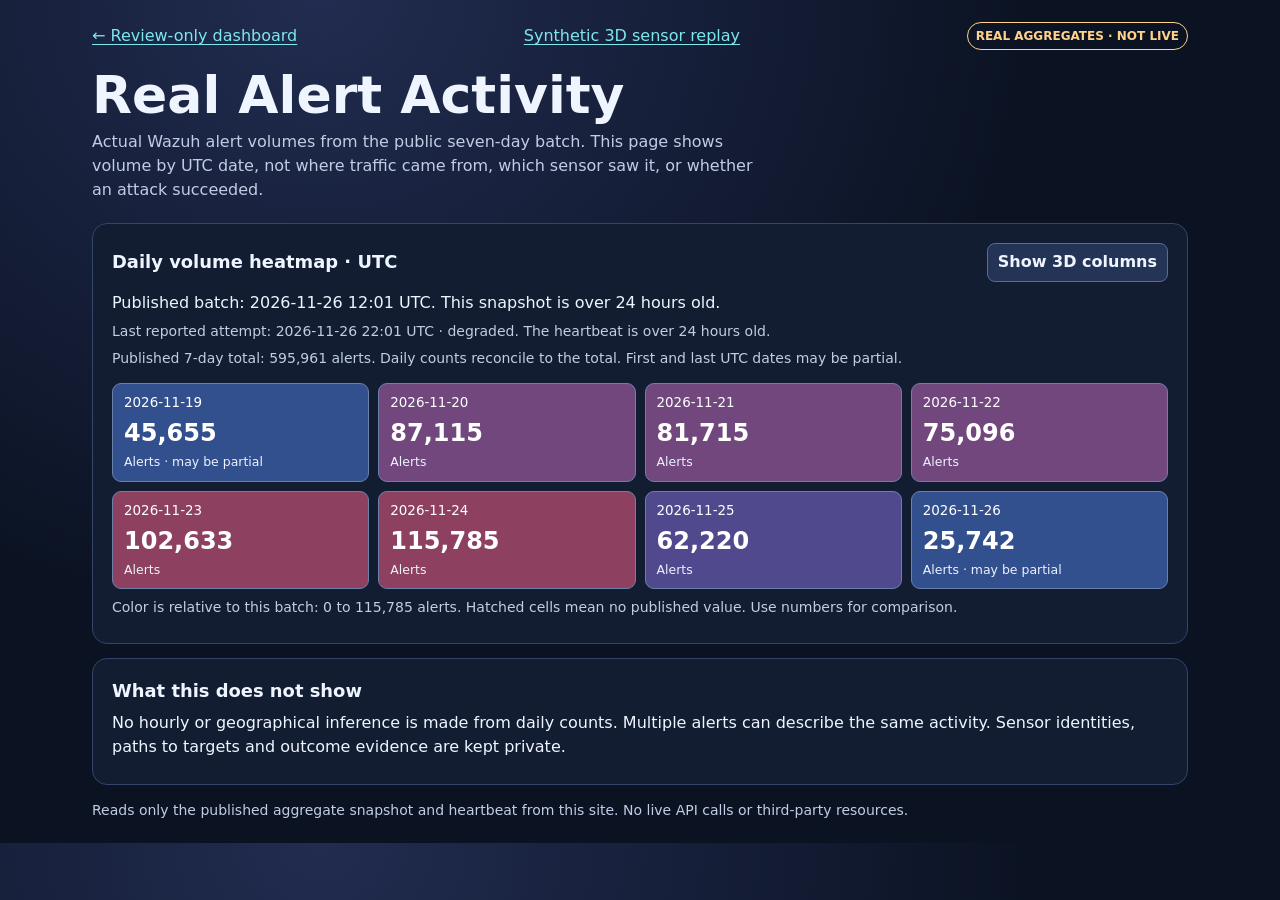
==== docs/activity.html @ 70dc4976 "Show published Wazuh activity as a heatmap and optional 3D columns" ====
<!doctype html>
<html lang="en">
<head>
  <meta charset="utf-8">
  <meta name="viewport" content="width=device-width, initial-scale=1">
  <meta name="referrer" content="no-referrer">
  <meta http-equiv="Content-Security-Policy" content="default-src 'none'; script-src 'self'; style-src 'self'; connect-src 'self'; base-uri 'none'; form-action 'none'">
  <title>Real Alert Activity | kit-cloud SoC</title>
  <link rel="stylesheet" href="flow.css">
  <link rel="stylesheet" href="activity.css">
  <script src="activity.js" defer></script>
</head>
<body>
  <a class="skip" href="#heatmap">Skip to heatmap</a>
  <header>
    <nav aria-label="Views"><a href="./">← Review-only dashboard</a><a href="flow.html">Synthetic 3D sensor replay</a><span>REAL AGGREGATES · NOT LIVE</span></nav>
    <h1>Real Alert Activity</h1>
    <p>Actual Wazuh alert volumes from the public seven-day batch. This page shows volume by UTC date, not where traffic came from, which sensor saw it, or whether an attack succeeded.</p>
  </header>
  <main id="heatmap" tabindex="-1">
    <noscript><p>The heatmap requires JavaScript. <a href="data.json">Read the public aggregate snapshot.</a></p></noscript>
    <section class="panel" aria-labelledby="heat-heading">
      <div class="panel-head"><h2 id="heat-heading">Daily volume heatmap · UTC</h2><button type="button" id="show-columns" aria-controls="columns" aria-expanded="false" hidden>Show 3D columns</button></div>
      <p id="batch-status" role="status">Reading the public batch…</p>
      <p id="heartbeat" class="note"></p>
      <p id="coverage" class="note"></p>
      <ul id="heat-grid" class="heat-grid" aria-label="Alert counts by UTC date"></ul>
      <p id="heat-scale" class="note"></p>
      <div id="columns" hidden>
        <div class="camera">
          <label for="azimuth">Rotate</label><input id="azimuth" type="range" min="-35" max="35" value="-23"><output id="azimuth-value" for="azimuth"></output>
          <label for="elevation">Tilt</label><input id="elevation" type="range" min="12" max="35" value="24"><output id="elevation-value" for="elevation"></output>
        </div>
        <svg id="volume-scene" viewBox="0 0 720 328" role="img" aria-labelledby="volume-title volume-description">
          <title id="volume-title">3D columns of observed daily Wazuh volume</title>
          <desc id="volume-description">An optional perspective of the same daily counts shown in the heatmap. Missing days have no column.</desc>
          <g id="volume-grid" aria-hidden="true"></g>
          <g id="volume-bars" aria-hidden="true"></g>
        </svg>
        <p class="note">Column height is proportional to recorded alert count. Dates are ordered oldest to newest, left to right; diagonal lines mark the same count levels across days. Exact counts are in the heatmap.</p>
      </div>
    </section>
    <section class="panel" aria-labelledby="limits-heading">
      <h2 id="limits-heading">What this does not show</h2>
      <p>No hourly or geographical inference is made from daily counts. Multiple alerts can describe the same activity. Sensor identities, paths to targets and outcome evidence are kept private.</p>
    </section>
  </main>
  <footer>Reads only the published aggregate snapshot and heartbeat from this site. No live API calls or third-party resources.</footer>
</body>
</html>
---- docs/flow.css ----
:root{color-scheme:dark;--page:#0b1323;--panel:#121d32;--border:#344567;--text:#eff5ff;--muted:#c1cde4;--cyan:#7de7ed;--gold:#ffd18a;--violet:#b9b3ff;font:16px/1.5 system-ui,sans-serif}
*{box-sizing:border-box}[hidden]{display:none!important}body{margin:0;background:radial-gradient(ellipse at 25% 0,#212c50,var(--page) 52%);color:var(--text)}header,main,footer{width:min(1160px,100%);margin-inline:auto;padding:0 clamp(12px,3vw,32px)}header{padding-block:22px 15px}nav,.panel-head,.camera,.commands{display:flex;align-items:center;gap:10px;flex-wrap:wrap}nav,.panel-head{justify-content:space-between}nav span{color:var(--gold);border:1px solid currentColor;border-radius:100px;padding:4px 8px;font-size:.75rem;font-weight:750}h1{font-size:clamp(2rem,6vw,3.25rem);margin:16px 0 3px;line-height:1.12}h2{font-size:1.12rem;margin:0}p{margin:6px 0}a{color:var(--cyan);text-underline-offset:3px}a:focus-visible,button:focus-visible,input:focus-visible,summary:focus-visible,main:focus-visible{outline:2px solid var(--cyan);outline-offset:3px}.skip{position:fixed;top:8px;left:8px;transform:translateY(-160%);background:var(--page);padding:8px;z-index:1}.skip:focus{transform:none}header p,footer,.note,.legend{color:var(--muted)}header p{max-width:65ch}
.layout{display:grid;grid-template-columns:minmax(0,2fr) minmax(0,1fr);gap:14px}.panel{border:1px solid var(--border);background:var(--panel);border-radius:15px;padding:clamp(12px,2vw,19px);min-width:0}.panel-head,.commands,.camera{margin-bottom:9px}.camera{color:var(--muted);font-size:.9rem}.camera input{width:min(45%,220px)}input[type=range]{min-width:64px;accent-color:var(--cyan)}button,summary{cursor:pointer;color:var(--text);font:inherit}button{background:#243457;border:1px solid #576d98;border-radius:8px;padding:6px 10px;font-weight:650;min-height:2.4rem}button[aria-pressed=true],#play{background:#234a60;border-color:#7de7ed}button:disabled{cursor:default;opacity:.56}#step{display:block;width:100%;margin:5px 0 0}.note,.legend,footer{font-size:.875rem}.legend strong{color:var(--text)}
svg{display:block;width:100%;height:auto;background:linear-gradient(138deg,#0a1324,#101f3a);border:1px solid var(--border);border-radius:12px}.zone{fill:var(--muted);font-size:16px;font-weight:750;letter-spacing:1px}.guides{fill:none;stroke:#364768;stroke-width:1;opacity:.6}.earlier,.active,.trace{fill:none;stroke-linecap:round}.earlier{stroke:#8aa2cd;stroke-width:2;stroke-dasharray:5 7;opacity:.75}.active{stroke:var(--cyan);stroke-width:3.6}.arrow{fill:var(--cyan)}.trace{stroke:white;stroke-width:2.4;stroke-dasharray:5 23;animation:travel 1.2s linear infinite}.source-node{fill:#382c66;stroke:var(--violet);stroke-width:2}.sensor-node{fill:#134453;stroke:var(--cyan);stroke-width:2}.selected-node{stroke:var(--gold);stroke-width:3}.node-label{fill:var(--text);font-size:17px;font-weight:730;text-anchor:middle;paint-order:stroke;stroke:#0b1323;stroke-width:4;stroke-linejoin:round}
.facts{display:grid;grid-template-columns:minmax(0,auto) minmax(0,1fr);gap:3px 10px;margin:13px 0}.facts dt{color:var(--muted)}.facts dd{margin:0;overflow-wrap:anywhere;font-weight:620}details{border-top:1px solid var(--border);padding-top:9px}ol{padding-inline-start:21px;margin-block:7px}li{margin-block:6px}li button{text-align:left;font-size:.875rem}footer{padding-block:15px 22px}
@keyframes travel{to{stroke-dashoffset:-28}}@media(prefers-reduced-motion:reduce){.trace{animation:none;display:none}}@media(max-width:760px){.layout{grid-template-columns:minmax(0,1fr)}}
---- docs/activity.css ----
.heat-grid{list-style:none;padding:0;display:grid;grid-template-columns:repeat(4,minmax(0,1fr));gap:9px;margin:14px 0 8px}.heat-grid li{display:grid;gap:2px;align-content:start;border:1px solid #6c81aa;border-radius:9px;min-height:6rem;padding:9px 11px;margin:0;color:#fff}.heat-grid time{font-size:.84rem}.heat-grid strong{font-size:clamp(1.08rem,3vw,1.5rem);font-variant-numeric:tabular-nums}.heat-grid small{font-size:.78rem;color:#edf2ff}.heat-unknown{background:repeating-linear-gradient(135deg,#182236,#182236 7px,#222e46 7px,#222e46 14px)}#columns{margin-top:14px}#volume-scene{max-height:330px}.volume-guide{fill:none;stroke:#56698f;stroke-width:1;stroke-dasharray:3 5}.volume-date,.volume-tick{font-size:14px;fill:var(--muted);paint-order:stroke;stroke:#0b1323;stroke-width:2px}.volume-date{text-anchor:middle}.volume-tick{text-anchor:end}.volume-face{stroke:#a4bad5;stroke-width:1}.volume-side{filter:brightness(.66)}.volume-top{filter:brightness(1.17)}
.heat-0{background:#243654;fill:#243654}.heat-1{background:#21466e;fill:#21466e}.heat-2{background:#324f8e;fill:#324f8e}.heat-3{background:#51498d;fill:#51498d}.heat-4{background:#71477d;fill:#71477d}.heat-5{background:#8d405f;fill:#8d405f}
main>section+section{margin-top:14px}@media(max-width:610px){.heat-grid{grid-template-columns:repeat(2,minmax(0,1fr))}}@media(max-width:295px){.heat-grid{grid-template-columns:1fr}}
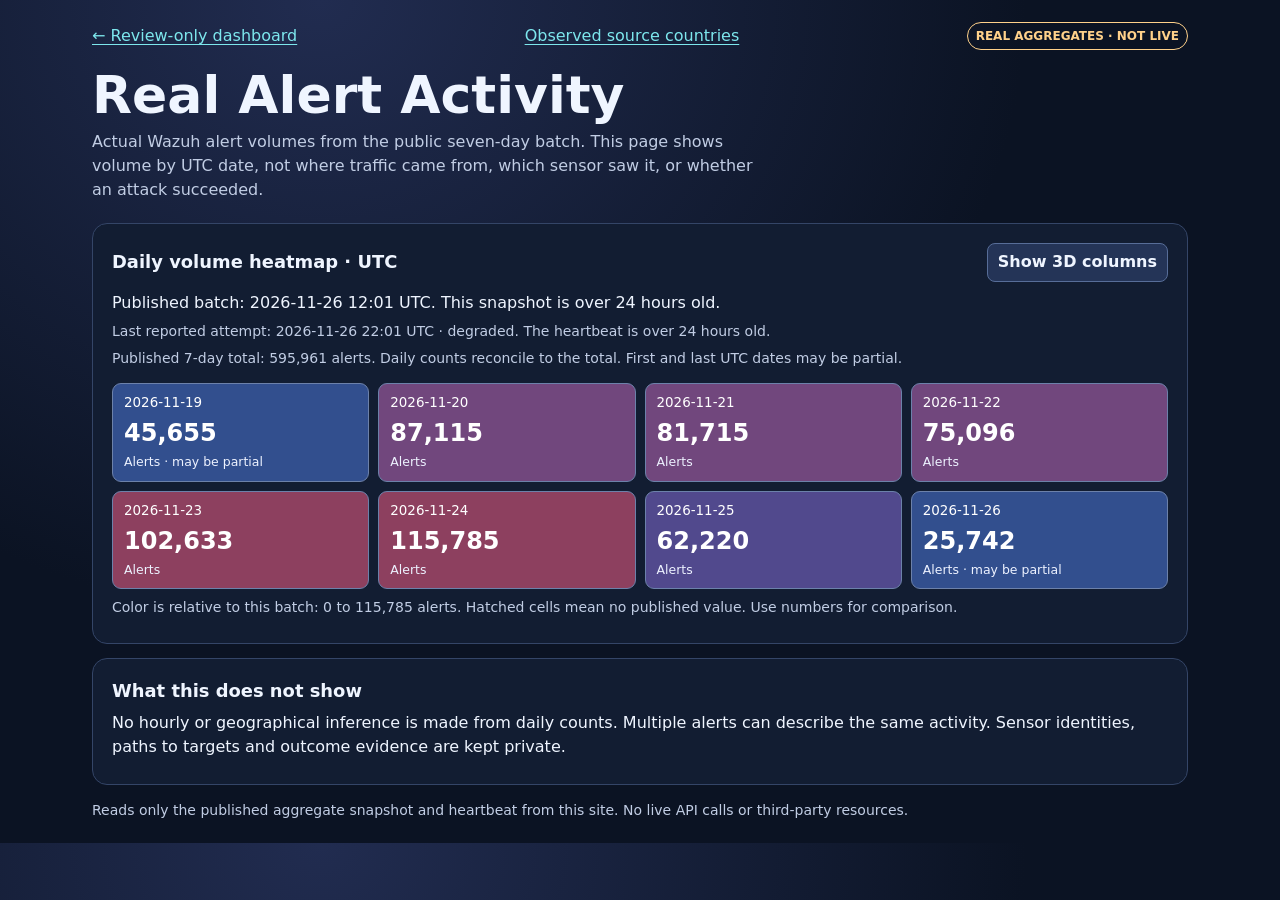
==== commit 94c5a69b: "Replace sensor replay with real country-only observations" ====
--- a/docs/activity.html
+++ b/docs/activity.html
@@ -13,7 +13,7 @@
 <body>
   <a class="skip" href="#heatmap">Skip to heatmap</a>
   <header>
-    <nav aria-label="Views"><a href="./">← Review-only dashboard</a><a href="flow.html">Synthetic 3D sensor replay</a><span>REAL AGGREGATES · NOT LIVE</span></nav>
+    <nav aria-label="Views"><a href="./">← Review-only dashboard</a><a href="flow.html">Observed source countries</a><span>REAL AGGREGATES · NOT LIVE</span></nav>
     <h1>Real Alert Activity</h1>
     <p>Actual Wazuh alert volumes from the public seven-day batch. This page shows volume by UTC date, not where traffic came from, which sensor saw it, or whether an attack succeeded.</p>
   </header>
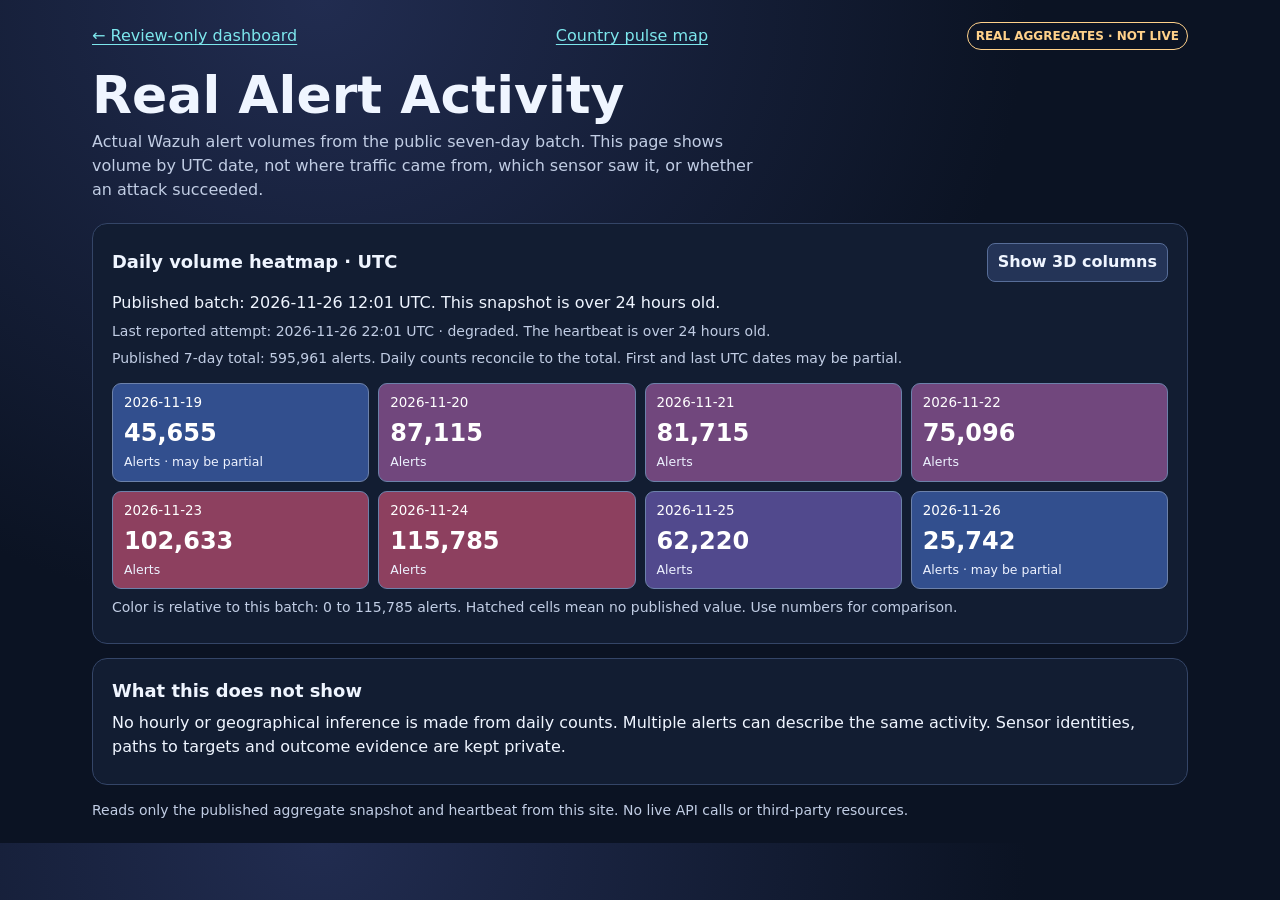
==== commit 55618ea8: "Lead the country report with an animated aggregate pulse map" ====
--- a/docs/activity.html
+++ b/docs/activity.html
@@ -13,7 +13,7 @@
 <body>
   <a class="skip" href="#heatmap">Skip to heatmap</a>
   <header>
-    <nav aria-label="Views"><a href="./">← Review-only dashboard</a><a href="flow.html">Observed source countries</a><span>REAL AGGREGATES · NOT LIVE</span></nav>
+    <nav aria-label="Views"><a href="./">← Review-only dashboard</a><a href="flow.html#pulse-map">Country pulse map</a><span>REAL AGGREGATES · NOT LIVE</span></nav>
     <h1>Real Alert Activity</h1>
     <p>Actual Wazuh alert volumes from the public seven-day batch. This page shows volume by UTC date, not where traffic came from, which sensor saw it, or whether an attack succeeded.</p>
   </header>
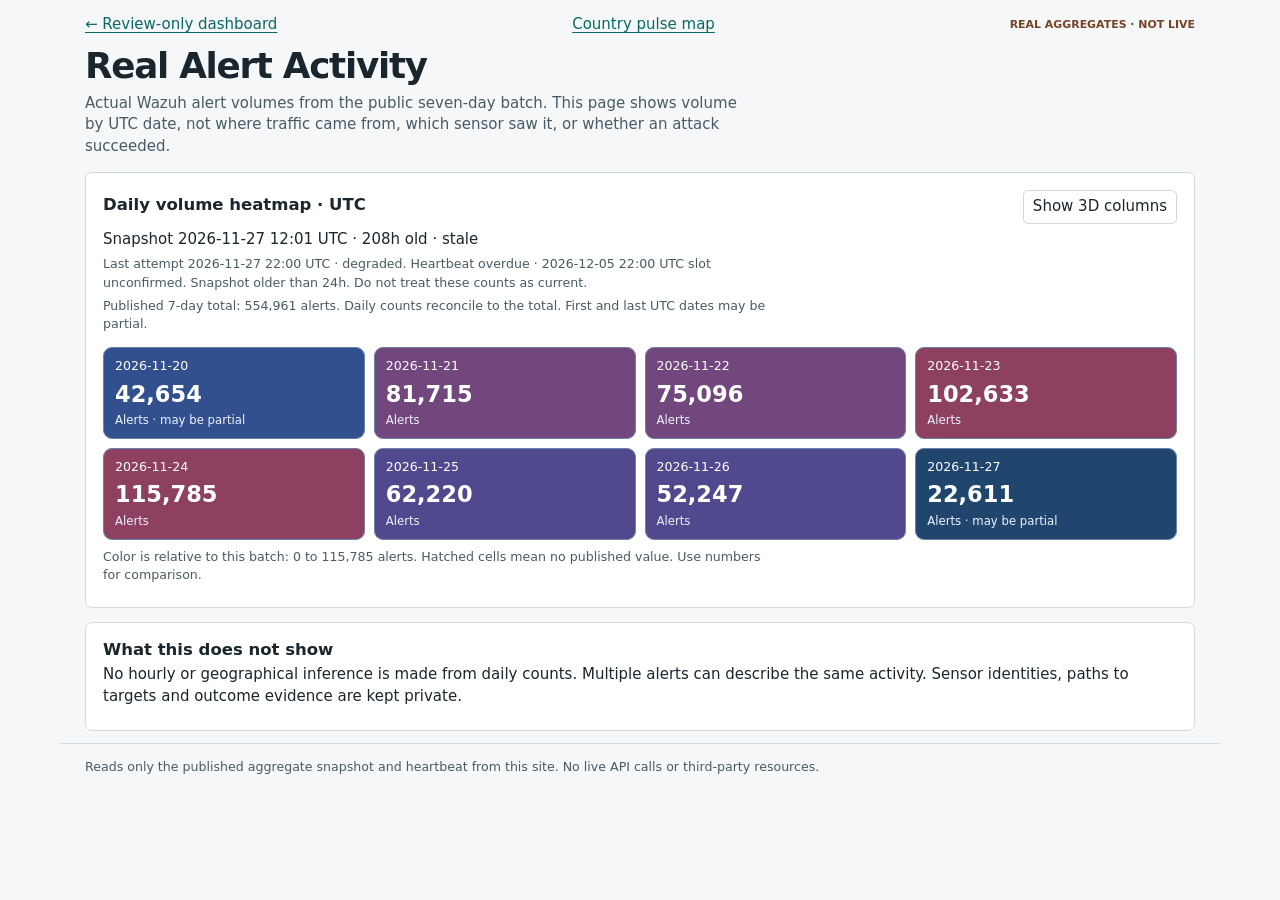
==== commit 348fc18e: "Replace the landing page with a compact evidence brief" ====
--- a/docs/activity.html
+++ b/docs/activity.html
@@ -6,8 +6,10 @@
   <meta name="referrer" content="no-referrer">
   <meta http-equiv="Content-Security-Policy" content="default-src 'none'; script-src 'self'; style-src 'self'; connect-src 'self'; base-uri 'none'; form-action 'none'">
   <title>Real Alert Activity | kit-cloud SoC</title>
+  <link rel="stylesheet" href="design.css">
   <link rel="stylesheet" href="flow.css">
   <link rel="stylesheet" href="activity.css">
+  <script src="public-view.js" defer></script>
   <script src="activity.js" defer></script>
 </head>
 <body>
--- a/docs/design.css
+++ b/docs/design.css
@@ -0,0 +1,2 @@
+:root{color-scheme:light;--page:#f6f7f8;--panel:#fff;--border:#d1d9de;--text:#19262e;--muted:#475b65;--cyan:#096864;--ink:#19262e;--accent:#096864;--accent-pale:#ecf5f3;--warning:#774327;--warning-pale:#fbf4ec;--map-ink:#0c1627;font:15px/1.45 system-ui,sans-serif}
+*{box-sizing:border-box}[hidden]{display:none!important}body{margin:0;background:var(--page);color:var(--text)}a{color:var(--accent);text-underline-offset:3px}a:hover{text-decoration-thickness:2px}button,input,select,summary{font:inherit;color:inherit}button,summary{cursor:pointer}button{background:var(--panel);border:1px solid var(--border);border-radius:5px;padding:5px 9px}button[aria-pressed=true],button[aria-expanded=true]{background:var(--accent-pale);border-color:var(--accent)}button:disabled{cursor:default;opacity:.6}:focus-visible{outline:2px solid var(--accent);outline-offset:3px}p{margin:5px 0}h1,h2,h3{line-height:1.2;margin:0}h2{font-size:1.1rem;margin-bottom:4px}h3{font-size:1rem;margin-bottom:4px}.minor,.note{font-size:.84rem;color:var(--muted)}.skip,.skip-link{position:absolute;left:10px;top:-200px;padding:8px 13px;background:var(--panel);z-index:5}.skip:focus,.skip-link:focus{top:8px}.container{max-width:1170px;margin:auto;padding:16px clamp(13px,3vw,27px) 36px}footer{color:var(--muted);border-top:1px solid var(--border);font-size:.84rem}.masthead{display:flex;justify-content:space-between;align-items:center;flex-wrap:wrap;gap:7px 20px;padding:9px max(13px,calc((100vw - 1116px)/2));border-bottom:1px solid var(--border);background:var(--panel)}.masthead>a{text-decoration:none;color:var(--text)}.masthead nav{display:flex;flex-wrap:wrap;gap:5px 15px;font-size:.85rem}.panel{background:var(--panel);border:1px solid var(--border);border-radius:7px;padding:clamp(12px,2vw,17px);min-width:0}.note{max-width:84ch}:where(.grid,.layout)>*{min-width:0}
--- a/docs/flow.css
+++ b/docs/flow.css
@@ -1,6 +1 @@
-:root{color-scheme:dark;--page:#0b1323;--panel:#121d32;--border:#344567;--text:#eff5ff;--muted:#c1cde4;--cyan:#7de7ed;--gold:#ffd18a;--violet:#b9b3ff;font:16px/1.5 system-ui,sans-serif}
-*{box-sizing:border-box}[hidden]{display:none!important}body{margin:0;background:radial-gradient(ellipse at 25% 0,#212c50,var(--page) 52%);color:var(--text)}header,main,footer{width:min(1160px,100%);margin-inline:auto;padding:0 clamp(12px,3vw,32px)}header{padding-block:22px 15px}nav,.panel-head,.camera,.commands{display:flex;align-items:center;gap:10px;flex-wrap:wrap}nav,.panel-head{justify-content:space-between}nav span{color:var(--gold);border:1px solid currentColor;border-radius:100px;padding:4px 8px;font-size:.75rem;font-weight:750}h1{font-size:clamp(2rem,6vw,3.25rem);margin:16px 0 3px;line-height:1.12}h2{font-size:1.12rem;margin:0}p{margin:6px 0}a{color:var(--cyan);text-underline-offset:3px}a:focus-visible,button:focus-visible,input:focus-visible,summary:focus-visible,main:focus-visible{outline:2px solid var(--cyan);outline-offset:3px}.skip{position:fixed;top:8px;left:8px;transform:translateY(-160%);background:var(--page);padding:8px;z-index:1}.skip:focus{transform:none}header p,footer,.note,.legend{color:var(--muted)}header p{max-width:65ch}
-.layout{display:grid;grid-template-columns:minmax(0,2fr) minmax(0,1fr);gap:14px}.panel{border:1px solid var(--border);background:var(--panel);border-radius:15px;padding:clamp(12px,2vw,19px);min-width:0}.panel-head,.commands,.camera{margin-bottom:9px}.camera{color:var(--muted);font-size:.9rem}.camera input{width:min(45%,220px)}input[type=range]{min-width:64px;accent-color:var(--cyan)}button,summary{cursor:pointer;color:var(--text);font:inherit}button{background:#243457;border:1px solid #576d98;border-radius:8px;padding:6px 10px;font-weight:650;min-height:2.4rem}button[aria-pressed=true],#play{background:#234a60;border-color:#7de7ed}button:disabled{cursor:default;opacity:.56}#step{display:block;width:100%;margin:5px 0 0}.note,.legend,footer{font-size:.875rem}.legend strong{color:var(--text)}
-svg{display:block;width:100%;height:auto;background:linear-gradient(138deg,#0a1324,#101f3a);border:1px solid var(--border);border-radius:12px}.zone{fill:var(--muted);font-size:16px;font-weight:750;letter-spacing:1px}.guides{fill:none;stroke:#364768;stroke-width:1;opacity:.6}.earlier,.active,.trace{fill:none;stroke-linecap:round}.earlier{stroke:#8aa2cd;stroke-width:2;stroke-dasharray:5 7;opacity:.75}.active{stroke:var(--cyan);stroke-width:3.6}.arrow{fill:var(--cyan)}.trace{stroke:white;stroke-width:2.4;stroke-dasharray:5 23;animation:travel 1.2s linear infinite}.source-node{fill:#382c66;stroke:var(--violet);stroke-width:2}.sensor-node{fill:#134453;stroke:var(--cyan);stroke-width:2}.selected-node{stroke:var(--gold);stroke-width:3}.node-label{fill:var(--text);font-size:17px;font-weight:730;text-anchor:middle;paint-order:stroke;stroke:#0b1323;stroke-width:4;stroke-linejoin:round}
-.facts{display:grid;grid-template-columns:minmax(0,auto) minmax(0,1fr);gap:3px 10px;margin:13px 0}.facts dt{color:var(--muted)}.facts dd{margin:0;overflow-wrap:anywhere;font-weight:620}details{border-top:1px solid var(--border);padding-top:9px}ol{padding-inline-start:21px;margin-block:7px}li{margin-block:6px}li button{text-align:left;font-size:.875rem}footer{padding-block:15px 22px}
-@keyframes travel{to{stroke-dashoffset:-28}}@media(prefers-reduced-motion:reduce){.trace{animation:none;display:none}}@media(max-width:760px){.layout{grid-template-columns:minmax(0,1fr)}}
+header,main,footer{width:min(1160px,100%);margin-inline:auto;padding:0 clamp(12px,3vw,25px)}header{padding-block:14px 9px}header nav,.panel-head,.camera,.country-controls{display:flex;align-items:center;gap:8px;flex-wrap:wrap}header nav,.panel-head{justify-content:space-between}header nav span{color:var(--warning);font-size:.73rem;font-weight:710}header h1{font-size:clamp(1.6rem,4vw,2.38rem);margin:9px 0 3px;font-weight:740;letter-spacing:-.035em}header p{color:var(--muted);max-width:70ch}.layout{display:grid;grid-template-columns:minmax(0,1.4fr) minmax(0,1fr);gap:12px}.camera{color:var(--muted);font-size:.86rem;margin:8px 0}.camera input{width:min(32%,190px);accent-color:var(--accent)}select{background:var(--panel);border:1px solid #879ba4;border-radius:5px;padding:5px}details{border-top:1px solid var(--border);padding-top:8px}svg{display:block;width:100%;height:auto;background:#f7f9fa;border:1px solid var(--border);border-radius:5px}footer{padding-block:14px 18px;margin-top:12px}.sr-only{position:absolute;width:1px;height:1px;padding:0;overflow:hidden;clip-path:inset(50%);white-space:nowrap}@media(max-width:760px){.layout{grid-template-columns:minmax(0,1fr)}}
--- a/docs/activity.css
+++ b/docs/activity.css
@@ -1,3 +1,3 @@
-.heat-grid{list-style:none;padding:0;display:grid;grid-template-columns:repeat(4,minmax(0,1fr));gap:9px;margin:14px 0 8px}.heat-grid li{display:grid;gap:2px;align-content:start;border:1px solid #6c81aa;border-radius:9px;min-height:6rem;padding:9px 11px;margin:0;color:#fff}.heat-grid time{font-size:.84rem}.heat-grid strong{font-size:clamp(1.08rem,3vw,1.5rem);font-variant-numeric:tabular-nums}.heat-grid small{font-size:.78rem;color:#edf2ff}.heat-unknown{background:repeating-linear-gradient(135deg,#182236,#182236 7px,#222e46 7px,#222e46 14px)}#columns{margin-top:14px}#volume-scene{max-height:330px}.volume-guide{fill:none;stroke:#56698f;stroke-width:1;stroke-dasharray:3 5}.volume-date,.volume-tick{font-size:14px;fill:var(--muted);paint-order:stroke;stroke:#0b1323;stroke-width:2px}.volume-date{text-anchor:middle}.volume-tick{text-anchor:end}.volume-face{stroke:#a4bad5;stroke-width:1}.volume-side{filter:brightness(.66)}.volume-top{filter:brightness(1.17)}
+.heat-grid{list-style:none;padding:0;display:grid;grid-template-columns:repeat(4,minmax(0,1fr));gap:9px;margin:14px 0 8px}.heat-grid li{display:grid;gap:2px;align-content:start;border:1px solid #6c81aa;border-radius:9px;min-height:6rem;padding:9px 11px;margin:0;color:#fff}.heat-grid time{font-size:.84rem}.heat-grid strong{font-size:clamp(1.08rem,3vw,1.5rem);font-variant-numeric:tabular-nums}.heat-grid small{font-size:.78rem;color:#edf2ff}.heat-unknown{background:repeating-linear-gradient(135deg,#182236,#182236 7px,#222e46 7px,#222e46 14px)}#columns{margin-top:14px}#volume-scene{max-height:330px}.volume-guide{fill:none;stroke:#56698f;stroke-width:1;stroke-dasharray:3 5}.volume-date,.volume-tick{font-size:14px;fill:var(--muted);paint-order:stroke;stroke:#f7f9fa;stroke-width:2px}.volume-date{text-anchor:middle}.volume-tick{text-anchor:end}.volume-face{stroke:#a4bad5;stroke-width:1}.volume-side{filter:brightness(.66)}.volume-top{filter:brightness(1.17)}
 .heat-0{background:#243654;fill:#243654}.heat-1{background:#21466e;fill:#21466e}.heat-2{background:#324f8e;fill:#324f8e}.heat-3{background:#51498d;fill:#51498d}.heat-4{background:#71477d;fill:#71477d}.heat-5{background:#8d405f;fill:#8d405f}
 main>section+section{margin-top:14px}@media(max-width:610px){.heat-grid{grid-template-columns:repeat(2,minmax(0,1fr))}}@media(max-width:295px){.heat-grid{grid-template-columns:1fr}}
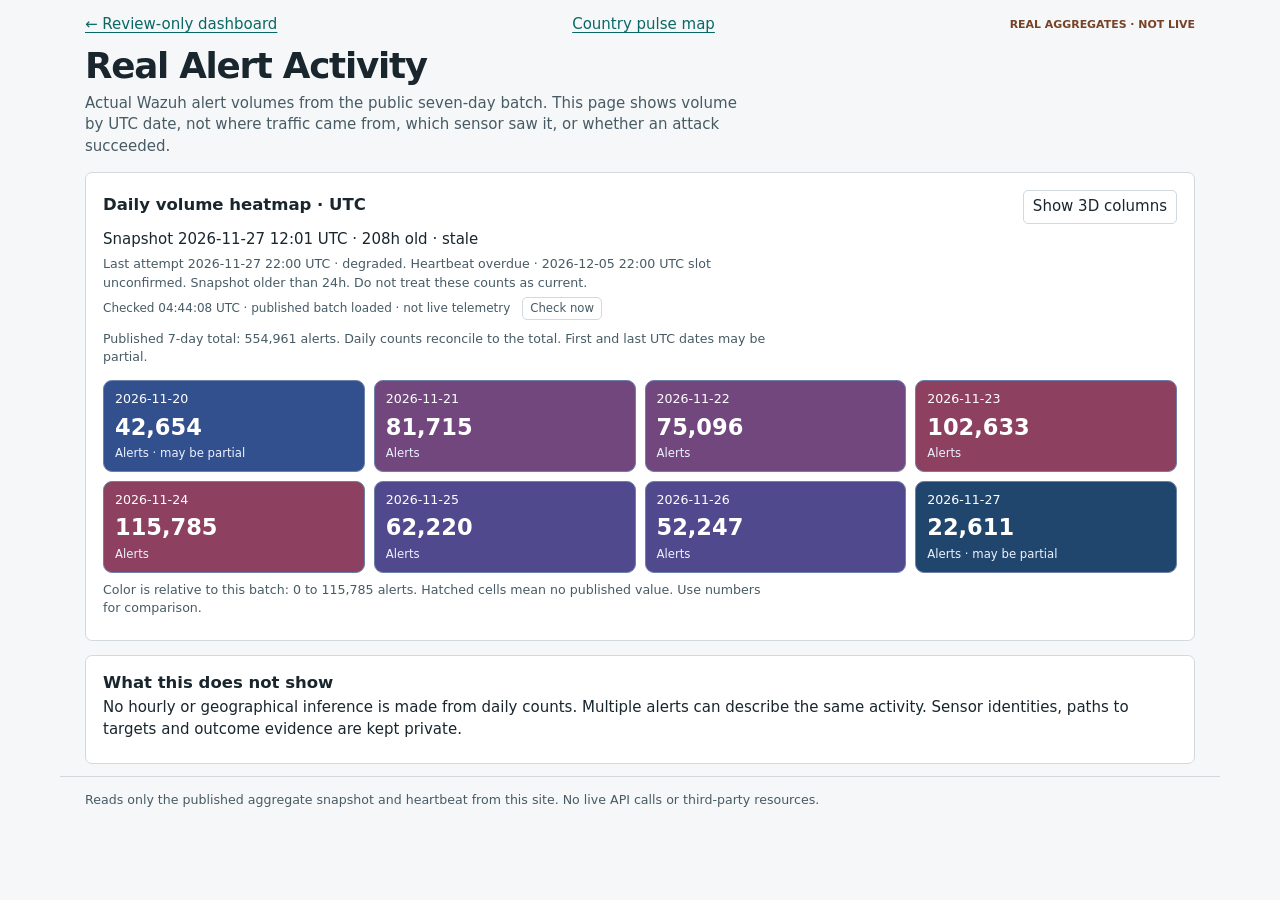
==== commit 0e239ce2: "Restore a classic dashboard view and refresh published evidence in place" ====
--- a/docs/activity.html
+++ b/docs/activity.html
@@ -10,6 +10,7 @@
   <link rel="stylesheet" href="flow.css">
   <link rel="stylesheet" href="activity.css">
   <script src="public-view.js" defer></script>
+  <script src="published-refresh.js" defer></script>
   <script src="activity.js" defer></script>
 </head>
 <body>
@@ -25,6 +26,7 @@
       <div class="panel-head"><h2 id="heat-heading">Daily volume heatmap · UTC</h2><button type="button" id="show-columns" aria-controls="columns" aria-expanded="false" hidden>Show 3D columns</button></div>
       <p id="batch-status" role="status">Reading the public batch…</p>
       <p id="heartbeat" class="note"></p>
+      <div class="refresh-line"><span id="refresh-status">Checking published files every minute; not live telemetry.</span><button type="button" id="refresh-now" aria-describedby="refresh-status">Check now</button></div>
       <p id="coverage" class="note"></p>
       <ul id="heat-grid" class="heat-grid" aria-label="Alert counts by UTC date"></ul>
       <p id="heat-scale" class="note"></p>
--- a/docs/design.css
+++ b/docs/design.css
@@ -1,2 +1,3 @@
 :root{color-scheme:light;--page:#f6f7f8;--panel:#fff;--border:#d1d9de;--text:#19262e;--muted:#475b65;--cyan:#096864;--ink:#19262e;--accent:#096864;--accent-pale:#ecf5f3;--warning:#774327;--warning-pale:#fbf4ec;--map-ink:#0c1627;font:15px/1.45 system-ui,sans-serif}
 *{box-sizing:border-box}[hidden]{display:none!important}body{margin:0;background:var(--page);color:var(--text)}a{color:var(--accent);text-underline-offset:3px}a:hover{text-decoration-thickness:2px}button,input,select,summary{font:inherit;color:inherit}button,summary{cursor:pointer}button{background:var(--panel);border:1px solid var(--border);border-radius:5px;padding:5px 9px}button[aria-pressed=true],button[aria-expanded=true]{background:var(--accent-pale);border-color:var(--accent)}button:disabled{cursor:default;opacity:.6}:focus-visible{outline:2px solid var(--accent);outline-offset:3px}p{margin:5px 0}h1,h2,h3{line-height:1.2;margin:0}h2{font-size:1.1rem;margin-bottom:4px}h3{font-size:1rem;margin-bottom:4px}.minor,.note{font-size:.84rem;color:var(--muted)}.skip,.skip-link{position:absolute;left:10px;top:-200px;padding:8px 13px;background:var(--panel);z-index:5}.skip:focus,.skip-link:focus{top:8px}.container{max-width:1170px;margin:auto;padding:16px clamp(13px,3vw,27px) 36px}footer{color:var(--muted);border-top:1px solid var(--border);font-size:.84rem}.masthead{display:flex;justify-content:space-between;align-items:center;flex-wrap:wrap;gap:7px 20px;padding:9px max(13px,calc((100vw - 1116px)/2));border-bottom:1px solid var(--border);background:var(--panel)}.masthead>a{text-decoration:none;color:var(--text)}.masthead nav{display:flex;flex-wrap:wrap;gap:5px 15px;font-size:.85rem}.panel{background:var(--panel);border:1px solid var(--border);border-radius:7px;padding:clamp(12px,2vw,17px);min-width:0}.note{max-width:84ch}:where(.grid,.layout)>*{min-width:0}
+.refresh-line{display:flex;align-items:center;gap:5px 12px;flex-wrap:wrap;margin:5px 0 10px;font-size:.8rem;color:var(--muted);font-variant-numeric:tabular-nums}.refresh-line button{padding:2px 7px;font-size:.78rem}
